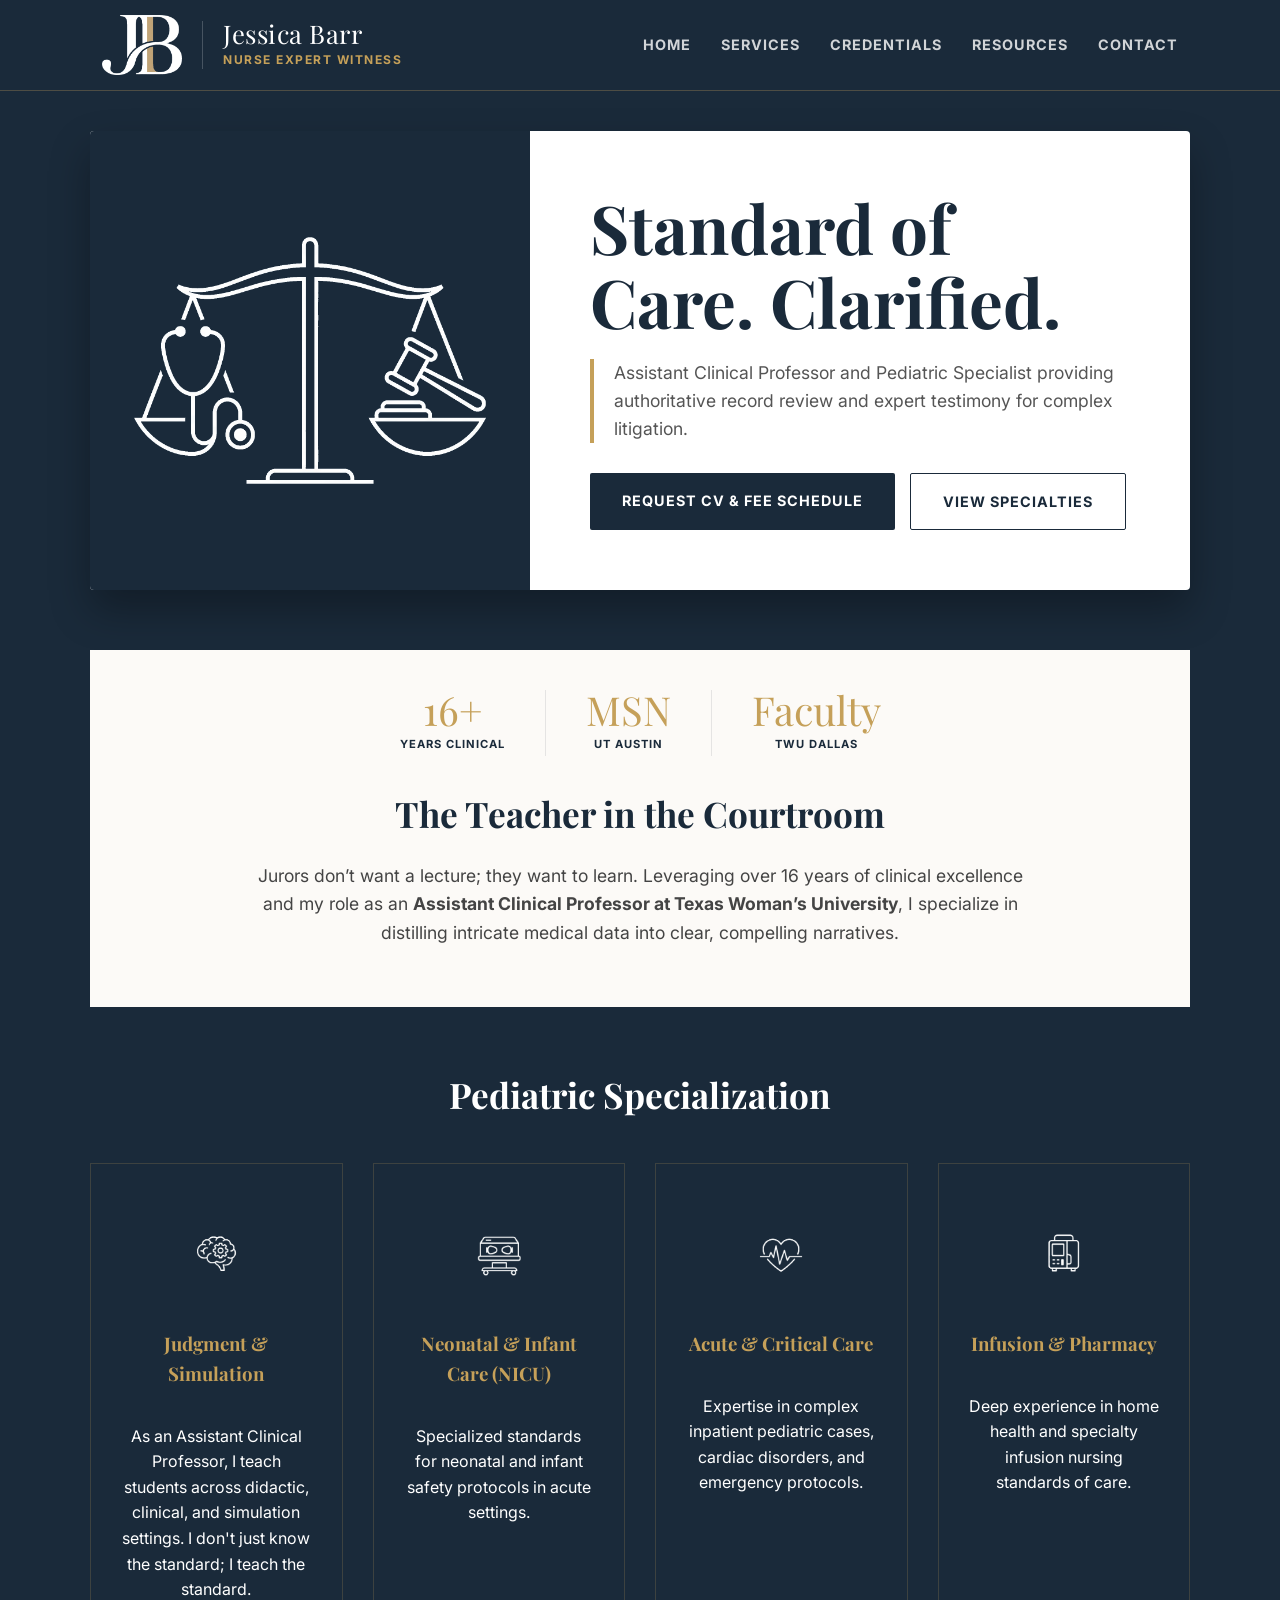
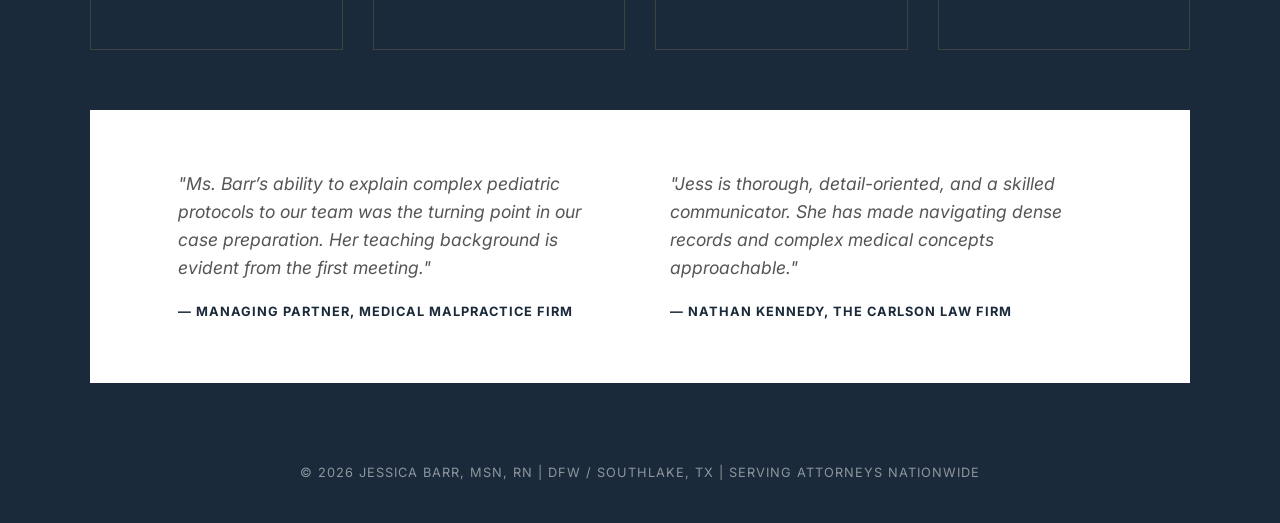
==== index.html @ a90cda58 "Add files via upload" ====
<!DOCTYPE html>
<html lang="en">
<head>
    <meta charset="UTF-8">
    <meta name="viewport" content="width=device-width, initial-scale=1.0">
    <title>Jessica Barr, MSN, RN | Pediatric Nurse Expert Witness Texas</title>
    <meta name="description" content="Jessica Barr, MSN, RN is a leading Pediatric Nurse Expert Witness in Texas. Assistant Clinical Professor at TWU Dallas specializing in NICU, Critical Care, and Nursing Simulation standard of care analysis for legal teams in DFW and nationwide.">
    <meta name="keywords" content="Pediatric Nurse Expert Witness Texas, Neonatal Expert Witness, Nursing Standard of Care, NICU Expert Witness, DFW Legal Nurse Consultant, Nursing Simulation Expert, Medical Malpractice Nurse Expert">
    <!-- 2026 Editorial Typography -->
    <link href="https://fonts.googleapis.com/css2?family=Inter:wght@400;700&family=Playfair+Display:wght@700;800&display=swap" rel="stylesheet">
    <style>
        :root {
            --navy: #1a2a3a;
            --gold: #c5a059;
            --parchment: #fcfaf7;
            --text: #2d2d2d;
            --white: #ffffff;
        }

        body { 
            background-color: var(--navy); 
            color: var(--text); 
            font-family: 'Inter', sans-serif; 
            margin: 0; 
            padding: 0; 
            line-height: 1.6;
        }

        /* SITE-WIDE SHARED HEADER */
        .site-header { display: flex; align-items: center; justify-content: space-between; padding: 15px 8%; background: var(--navy); border-bottom: 1px solid rgba(197, 160, 89, 0.3); position: sticky; top: 0; z-index: 1000; box-sizing: border-box; width: 100%; }
        .header-brand { display: flex; align-items: center; gap: 20px; text-decoration: none; }
        .logo-img { height: 60px; width: auto; }
        .logo-text-wrap { display: flex; flex-direction: column; border-left: 1px solid rgba(255,255,255,0.2); padding-left: 20px; }
        .brand-name { font-family: 'Playfair Display', serif; color: var(--white); font-size: 1.6rem; line-height: 1; margin-bottom: 4px; letter-spacing: 0.5px; }
        .brand-title { color: var(--gold); font-size: 0.75rem; text-transform: uppercase; font-weight: 700; letter-spacing: 1.5px; }
        .nav-links { display: flex; gap: 30px; }
        .nav-links a { text-decoration: none; color: rgba(255,255,255,0.8); font-size: 0.9rem; font-weight: 700; text-transform: uppercase; letter-spacing: 1px; transition: color 0.3s; }
        .nav-links a:hover { color: var(--gold); }

        .container { max-width: 1100px; margin: 0 auto; padding: 40px 20px; }

        /* Hero Section */
        .hero-card {
            background: var(--white);
            display: grid;
            grid-template-columns: 1fr;
            border-radius: 4px;
            overflow: hidden;
            box-shadow: 0 20px 40px rgba(0,0,0,0.3);
            margin-bottom: 60px;
        }

        .hero-image-wrap { 
            background: #1a2a3a; 
            border-radius: 0px; 
            min-height: 300px; 
            max-height: 500px; 
            position: relative; 
            overflow: hidden; 
            transform: translateZ(0); 
            display: flex;
        }

        .hero-image-wrap img { width: 100%; height: 100%; object-fit: cover; display: block; background: #1a2a3a; border: 2px solid #1a2a3a; box-sizing: border-box; }

        .hero-content {
            padding: 40px;
            display: flex;
            flex-direction: column;
            justify-content: center;
        }

        h1 { 
            font-family: 'Playfair Display', serif; 
            font-size: 2.8rem; 
            line-height: 1.1; 
            margin: 0 0 20px 0; 
            color: var(--navy);
        }

        .hero-sub {
            font-size: 1.1rem;
            color: #555;
            margin-bottom: 30px;
            border-left: 4px solid var(--gold);
            padding-left: 20px;
        }

        /* Buttons */
        .btn-group { display: flex; gap: 15px; flex-wrap: wrap; }
        .btn { 
            display: inline-block;
            padding: 16px 32px; 
            text-decoration: none; 
            font-weight: 700; 
            font-size: 0.9rem;
            text-transform: uppercase;
            letter-spacing: 1px;
            border-radius: 2px;
            transition: 0.3s;
            text-align: center;
            box-sizing: border-box;
        }
        .btn-primary { background: var(--navy); color: var(--white); border: none; }
        .btn-primary:hover { background: var(--gold); }
        .btn-secondary { border: 1px solid var(--navy); color: var(--navy); }
        .btn-secondary:hover { background: #f4f4f4; }

        /* THE TEACHER SECTION - Tightened Spacing */
        .editorial-section {
            background: var(--parchment);
            padding: 30px 8% 50px 8%;
            margin-bottom: 60px;
            text-align: center;
        }

        .editorial-section h2 {
            font-family: 'Playfair Display', serif;
            font-size: 2.2rem;
            margin-bottom: 20px;
            color: var(--navy);
        }

        .editorial-section p {
            font-size: 1.1rem;
            max-width: 800px;
            margin: 0 auto;
            color: #444;
        }

        /* Specialty Grid */
        .grid-title {
            color: var(--white);
            text-align: center;
            font-family: 'Playfair Display', serif;
            font-size: 2.2rem;
            margin-bottom: 40px;
        }

        .specialty-grid {
            display: grid;
            grid-template-columns: repeat(auto-fit, minmax(280px, 1fr));
            gap: 30px;
            margin-bottom: 60px;
        }

        .specialty-card {
            background: #1a2a3a;
            border: 1px solid rgba(197, 160, 89, 0.2);
            padding: 30px;
            color: var(--white);
            transition: 0.3s;
            text-align: center;
            display: flex;
            flex-direction: column;
            align-items: center;
        }

        .specialty-card img {
            width: 120px !important;
            height: 120px !important;
            object-fit: contain;
            margin-bottom: 20px;
        }
        .specialty-card:hover {
            background: rgba(255,255,255,0.1);
            border-color: var(--gold);
        }

        .specialty-card h3 {
            color: var(--gold);
            font-family: 'Playfair Display', serif;
            margin-top: 0;
        }

        /* Testimonials */
        .testimonials {
            background: var(--white);
            padding: 60px 8%;
            display: grid;
            grid-template-columns: 1fr;
            gap: 40px;
        }

        blockquote {
            margin: 0;
            font-size: 1.1rem;
            font-style: italic;
            color: #555;
            position: relative;
        }

        blockquote cite {
            display: block;
            margin-top: 20px;
            font-style: normal;
            font-weight: 700;
            text-transform: uppercase;
            font-size: 0.8rem;
            letter-spacing: 1px;
            color: var(--navy);
        }

        footer {
            text-align: center;
            padding: 40px;
            color: rgba(255,255,255,0.5);
            font-size: 0.8rem;
            letter-spacing: 1px;
            text-transform: uppercase;
        }

        /* DESKTOP (900px+) */
        @media (min-width: 900px) {
            .site-header { padding: 15px 8%; flex-wrap: nowrap; }
            .hero-card { grid-template-columns: 40% 60%; }
            h1 { font-size: 4.2rem; }
            .hero-image-wrap { background: #1a2a3a !important; background-size: cover; background-position: center; border-radius: 0px; min-height: 300px; max-height: 500px; position: relative; overflow: hidden; transform: translateZ(0); }
            .hero-content { padding: 60px; }
            .testimonials { grid-template-columns: 1fr 1fr; gap: 60px; }
            .editorial-section { padding: 40px 10% 60px 10%; }
            .specialty-grid { grid-template-columns: repeat(4, 1fr); }
        }

        /* SHARED MOBILE HEADER */
        @media (max-width: 900px) {
            .site-header { padding: 15px 5%; flex-direction: column; gap: 15px; text-align: center; }
            .header-brand { justify-content: center; width: 100%; gap: 15px; }
            .logo-img { height: 50px; }
            .logo-text-wrap { padding-left: 15px; text-align: left; }
            .brand-name { font-size: 1.3rem; }
            .nav-links { width: 100%; justify-content: center; gap: 15px; }
            .nav-links a { font-size: 0.8rem; }
            .hero-content { padding: 30px; }
            h1 { font-size: 2.2rem; }
            .btn { width: 100%; }
            .specialty-grid { grid-template-columns: 1fr; }
        }
    </style>
</head>
<body>
    <header class="site-header">
        <a href="index.html" class="header-brand">
            <img src="logo_2026_monogram_only.png" alt="JB Monogram" class="logo-img">
            <div class="logo-text-wrap">
                <span class="brand-name">Jessica Barr</span>
                <span class="brand-title">Nurse Expert Witness</span>
            </div>
        </a>
        <nav class="nav-links">
            <a href="index.html">Home</a>
            <a href="services.html">Services</a>
            <a href="credentials.html">Credentials</a>
            <a href="resources.html">Resources</a>
            <a href="contact.html">Contact</a>
        </nav>
    </header>

    <div class="container">
        <!-- HERO -->
        <div class="hero-card">
            <div class="hero-image-wrap">
                <img src="hero_fixed.png" alt="Authority Graphic">
            </div>
            <div class="hero-content">
                <h1>Standard of Care. Clarified.</h1>
                <div class="hero-sub">
                    Assistant Clinical Professor and Pediatric Specialist providing authoritative record review and expert testimony for complex litigation.
                </div>
                <div class="btn-group">
                    <a href="credentials.html" class="btn btn-primary">Request CV & Fee Schedule</a>
                    <a href="services.html" class="btn btn-secondary">View Specialties</a>
                </div>
            </div>
        </div>

        <!-- THE INSTRUCTOR'S EDGE -->
        <section class="editorial-section">
            <div style="display: flex; justify-content: center; gap: 40px; margin-bottom: 30px; flex-wrap: wrap;">
                <div style="text-align: center;">
                    <span style="display: block; font-size: 2.5rem; font-family: 'Playfair Display', serif; color: var(--gold); line-height: 1;">16+</span>
                    <span style="font-size: 0.7rem; text-transform: uppercase; letter-spacing: 1px; color: var(--navy); font-weight: 700;">Years Clinical</span>
                </div>
                <div style="text-align: center; border-left: 1px solid rgba(26, 42, 58, 0.1); padding-left: 40px;">
                    <span style="display: block; font-size: 2.5rem; font-family: 'Playfair Display', serif; color: var(--gold); line-height: 1;">MSN</span>
                    <span style="font-size: 0.7rem; text-transform: uppercase; letter-spacing: 1px; color: var(--navy); font-weight: 700;">UT Austin</span>
                </div>
                <div style="text-align: center; border-left: 1px solid rgba(26, 42, 58, 0.1); padding-left: 40px;">
                    <span style="display: block; font-size: 2.5rem; font-family: 'Playfair Display', serif; color: var(--gold); line-height: 1;">Faculty</span>
                    <span style="font-size: 0.7rem; text-transform: uppercase; letter-spacing: 1px; color: var(--navy); font-weight: 700;">TWU Dallas</span>
                </div>
            </div>
            <h2>The Teacher in the Courtroom</h2>
            <p>Jurors don’t want a lecture; they want to learn. Leveraging over 16 years of clinical excellence and my role as an <strong>Assistant Clinical Professor at Texas Woman’s University</strong>, I specialize in distilling intricate medical data into clear, compelling narratives.</p>
        </section>

        <!-- SPECIALTIES -->
        <h2 class="grid-title">Pediatric Specialization</h2>
        <div class="specialty-grid">
            <div class="specialty-card">
                <img src="simulation_fixed.png" alt="Simulation" style="width: 50px; margin-bottom: 15px;">
                <h3>Judgment & Simulation</h3>
                <p>As an Assistant Clinical Professor, I teach students across didactic, clinical, and simulation settings. I don't just know the standard; I teach the standard.</p>
            </div>
            <div class="specialty-card">
                <img src="nicu_fixed.png" alt="NICU" style="width: 50px; margin-bottom: 15px;">
                <h3>Neonatal & Infant Care (NICU)</h3>
                <p>Specialized standards for neonatal and infant safety protocols in acute settings.</p>
            </div>
            <div class="specialty-card">
                <img src="critical_care_fixed.png" alt="Critical Care" style="width: 50px; margin-bottom: 15px;">
                <h3>Acute & Critical Care</h3>
                <p>Expertise in complex inpatient pediatric cases, cardiac disorders, and emergency protocols.</p>
            </div>
            <div class="specialty-card">
                <img src="infusion_fixed.png" alt="Infusion" style="width: 50px; margin-bottom: 15px;">
                <h3>Infusion & Pharmacy</h3>
                <p>Deep experience in home health and specialty infusion nursing standards of care.</p>
            </div>
        </div>

        <!-- TESTIMONIALS -->
        <div class="testimonials">
            <blockquote>
                "Ms. Barr’s ability to explain complex pediatric protocols to our team was the turning point in our case preparation. Her teaching background is evident from the first meeting."
                <cite>— Managing Partner, Medical Malpractice Firm</cite>
            </blockquote>
            <blockquote>
                "Jess is thorough, detail-oriented, and a skilled communicator. She has made navigating dense records and complex medical concepts approachable."
                <cite>— Nathan Kennedy, The Carlson Law Firm</cite>
            </blockquote>
        </div>
    </div>

    <footer>
        &copy; 2026 Jessica Barr, MSN, RN | DFW / Southlake, TX | Serving Attorneys Nationwide
    </footer>
</body>
</html>
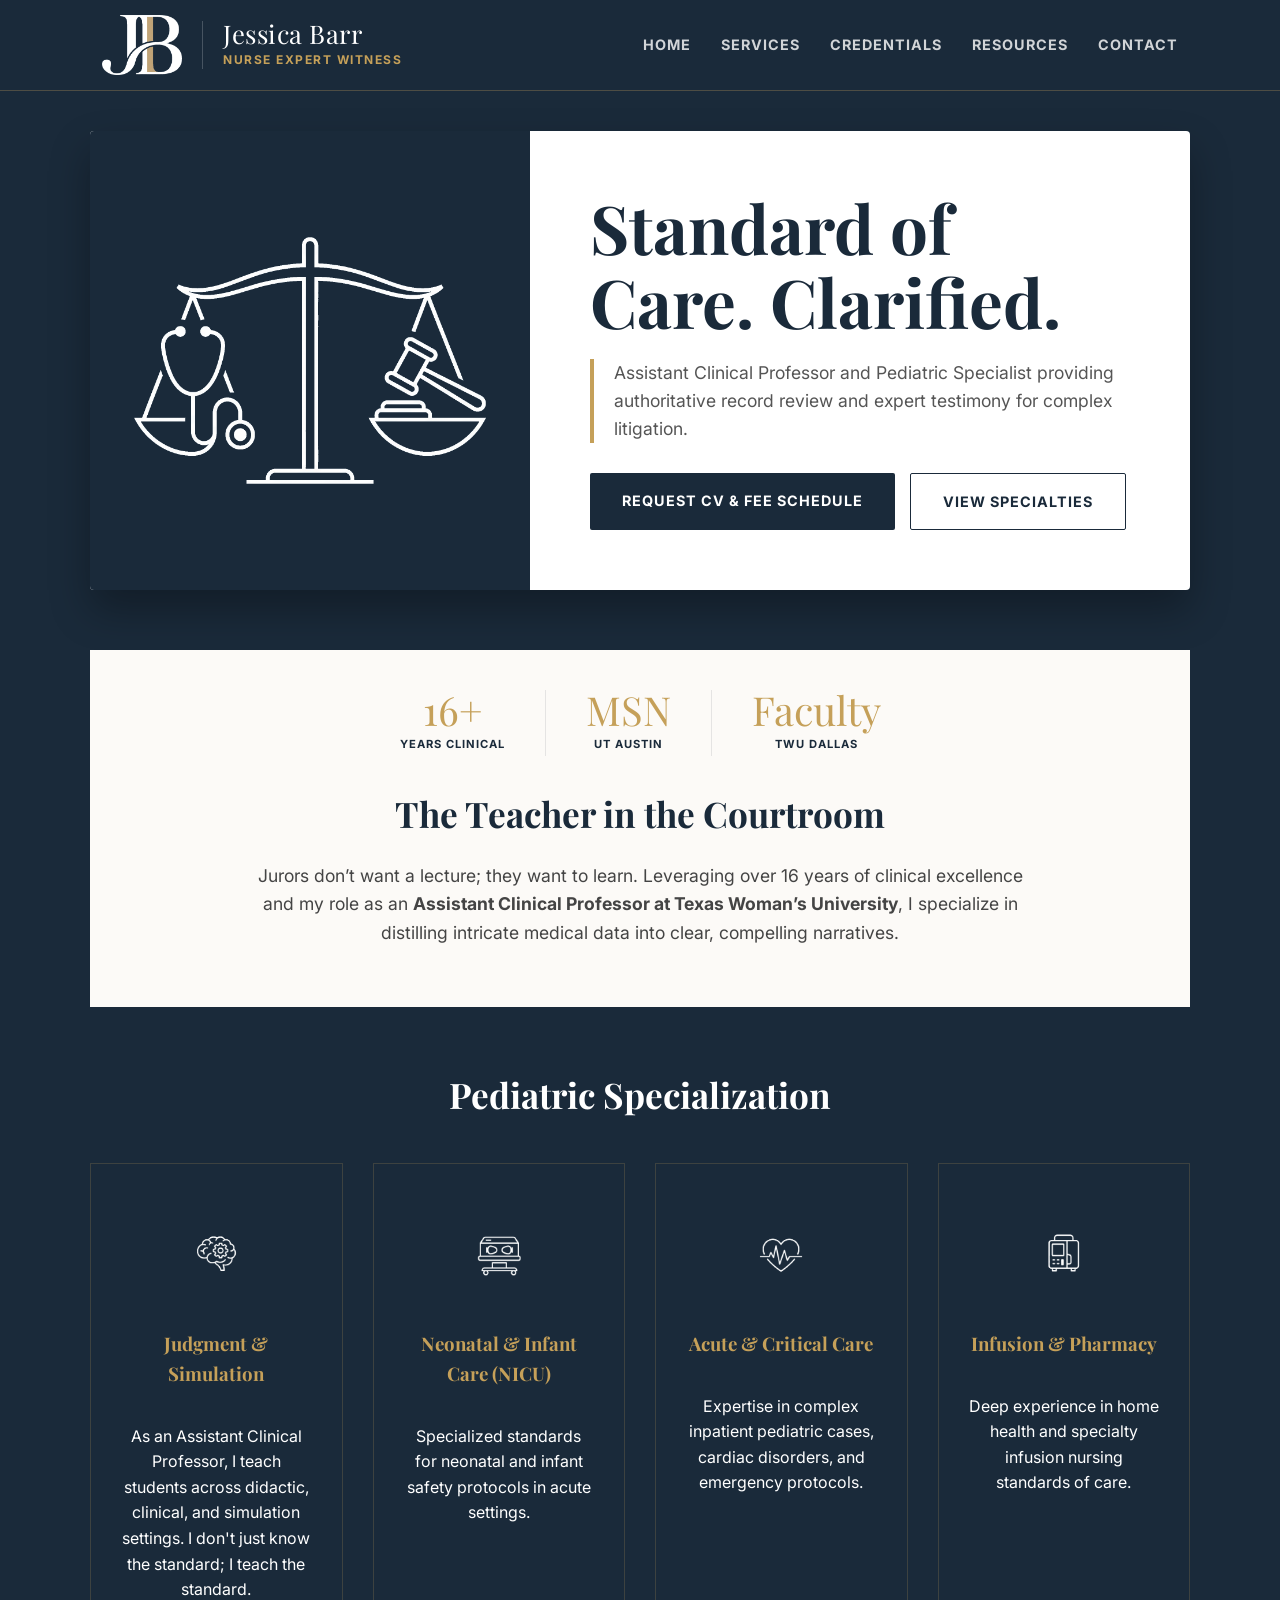
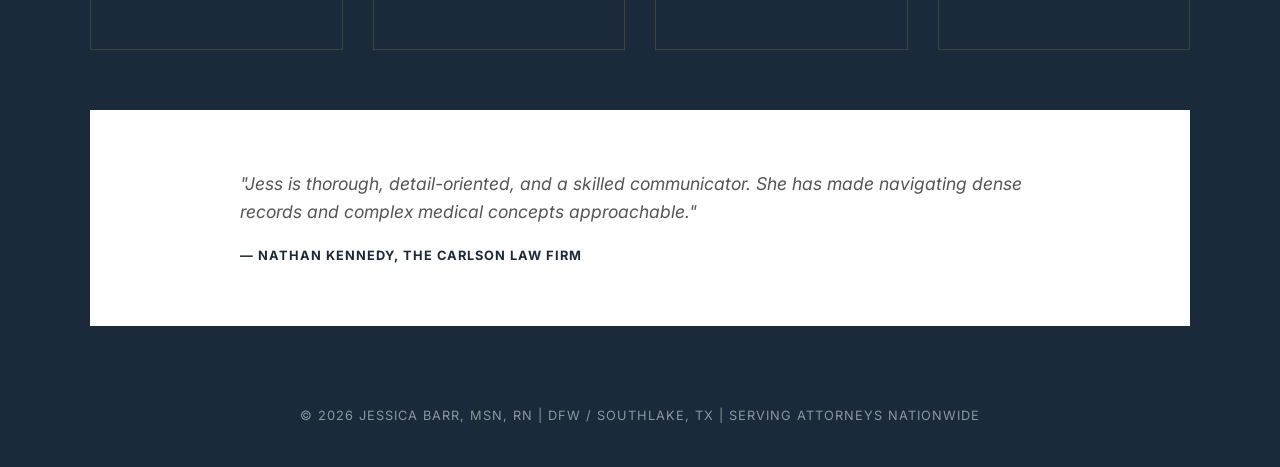
==== commit 8817d4f0: "Add files via upload" ====
--- a/index.html
+++ b/index.html
@@ -4,6 +4,9 @@
     <meta charset="UTF-8">
     <meta name="viewport" content="width=device-width, initial-scale=1.0">
     <title>Jessica Barr, MSN, RN | Pediatric Nurse Expert Witness Texas</title>
+    <link rel="canonical" href="https://jessicabarrrn.com/">
+    <link rel="icon" type="image/png" sizes="192x192" href="favicon.png">
+    <link rel="apple-touch-icon" href="favicon.png">
     <meta name="description" content="Jessica Barr, MSN, RN is a leading Pediatric Nurse Expert Witness in Texas. Assistant Clinical Professor at TWU Dallas specializing in NICU, Critical Care, and Nursing Simulation standard of care analysis for legal teams in DFW and nationwide.">
     <meta name="keywords" content="Pediatric Nurse Expert Witness Texas, Neonatal Expert Witness, Nursing Standard of Care, NICU Expert Witness, DFW Legal Nurse Consultant, Nursing Simulation Expert, Medical Malpractice Nurse Expert">
     <!-- 2026 Editorial Typography -->
@@ -321,11 +324,7 @@
 
         <!-- TESTIMONIALS -->
         <div class="testimonials">
-            <blockquote>
-                "Ms. Barr’s ability to explain complex pediatric protocols to our team was the turning point in our case preparation. Her teaching background is evident from the first meeting."
-                <cite>— Managing Partner, Medical Malpractice Firm</cite>
-            </blockquote>
-            <blockquote>
+            <blockquote style="grid-column: 1 / -1; max-width: 800px; margin: 0 auto;">
                 "Jess is thorough, detail-oriented, and a skilled communicator. She has made navigating dense records and complex medical concepts approachable."
                 <cite>— Nathan Kennedy, The Carlson Law Firm</cite>
             </blockquote>
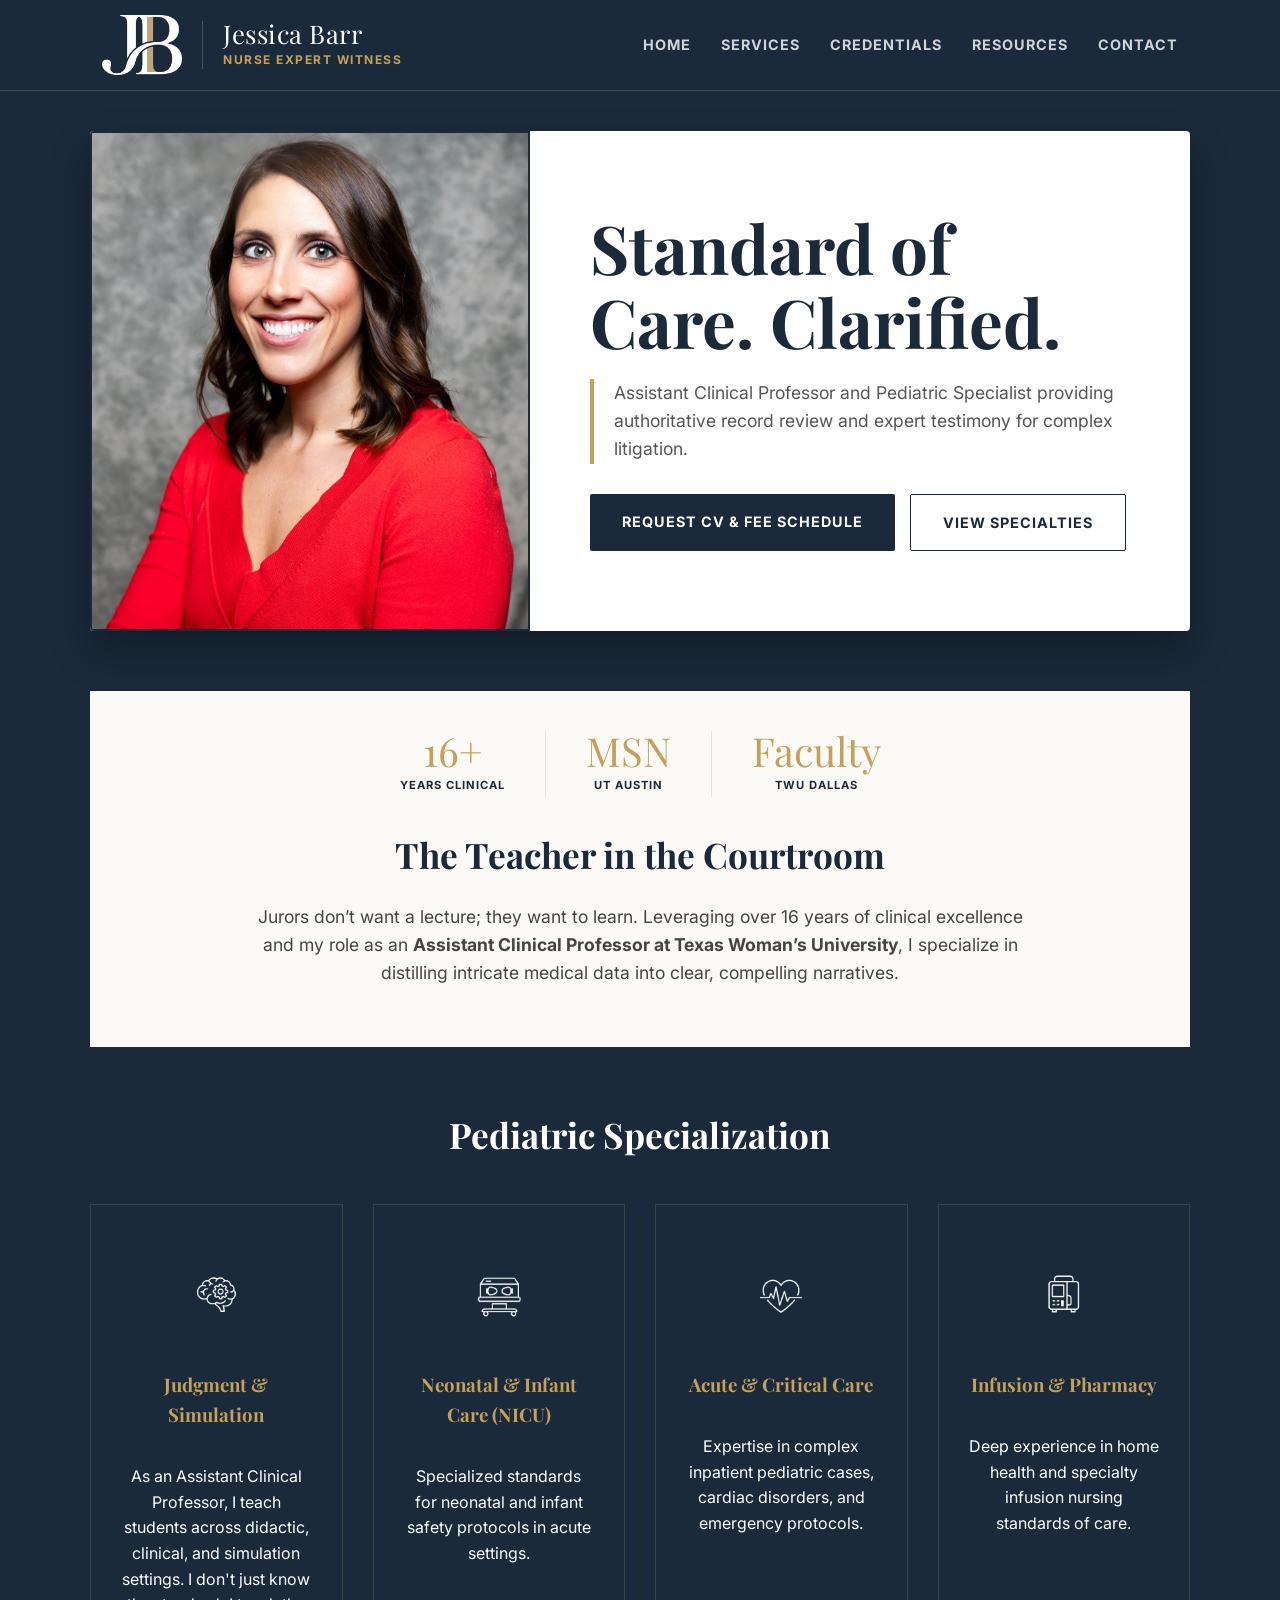
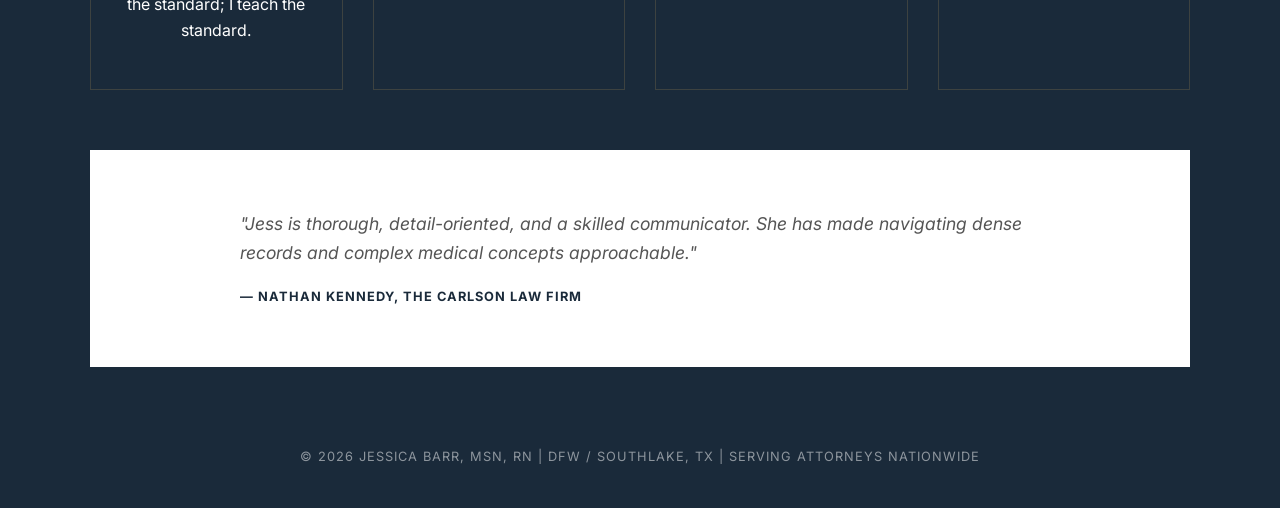
==== commit 1e1dad4c: "Add files via upload" ====
--- a/index.html
+++ b/index.html
@@ -4,6 +4,23 @@
     <meta charset="UTF-8">
     <meta name="viewport" content="width=device-width, initial-scale=1.0">
     <title>Jessica Barr, MSN, RN | Pediatric Nurse Expert Witness Texas</title>
+    <script type="application/ld+json">
+    {
+      "@context": "https://schema.org",
+      "@type": "Person",
+      "name": "Jessica Barr",
+      "jobTitle": "Assistant Clinical Professor & Pediatric Nurse Expert Witness",
+      "url": "https://jessicabarrrn.com",
+      "image": "https://jessicabarrrn.com/Headshot.jpg",
+      "sameAs": [
+        "https://www.linkedin.com/in/jessicabarrrn"
+      ],
+      "affiliation": {
+        "@type": "EducationalOrganization",
+        "name": "Texas Woman's University"
+      }
+    }
+    </script>
     <link rel="canonical" href="https://jessicabarrrn.com/">
     <link rel="icon" type="image/png" sizes="192x192" href="favicon.png">
     <link rel="apple-touch-icon" href="favicon.png">
@@ -263,7 +280,7 @@
         <!-- HERO -->
         <div class="hero-card">
             <div class="hero-image-wrap">
-                <img src="hero_fixed.png" alt="Authority Graphic">
+                <img src="Headshot.jpg" alt="Jessica Barr MSN RN - Pediatric Nurse Expert Witness Headshot">
             </div>
             <div class="hero-content">
                 <h1>Standard of Care. Clarified.</h1>
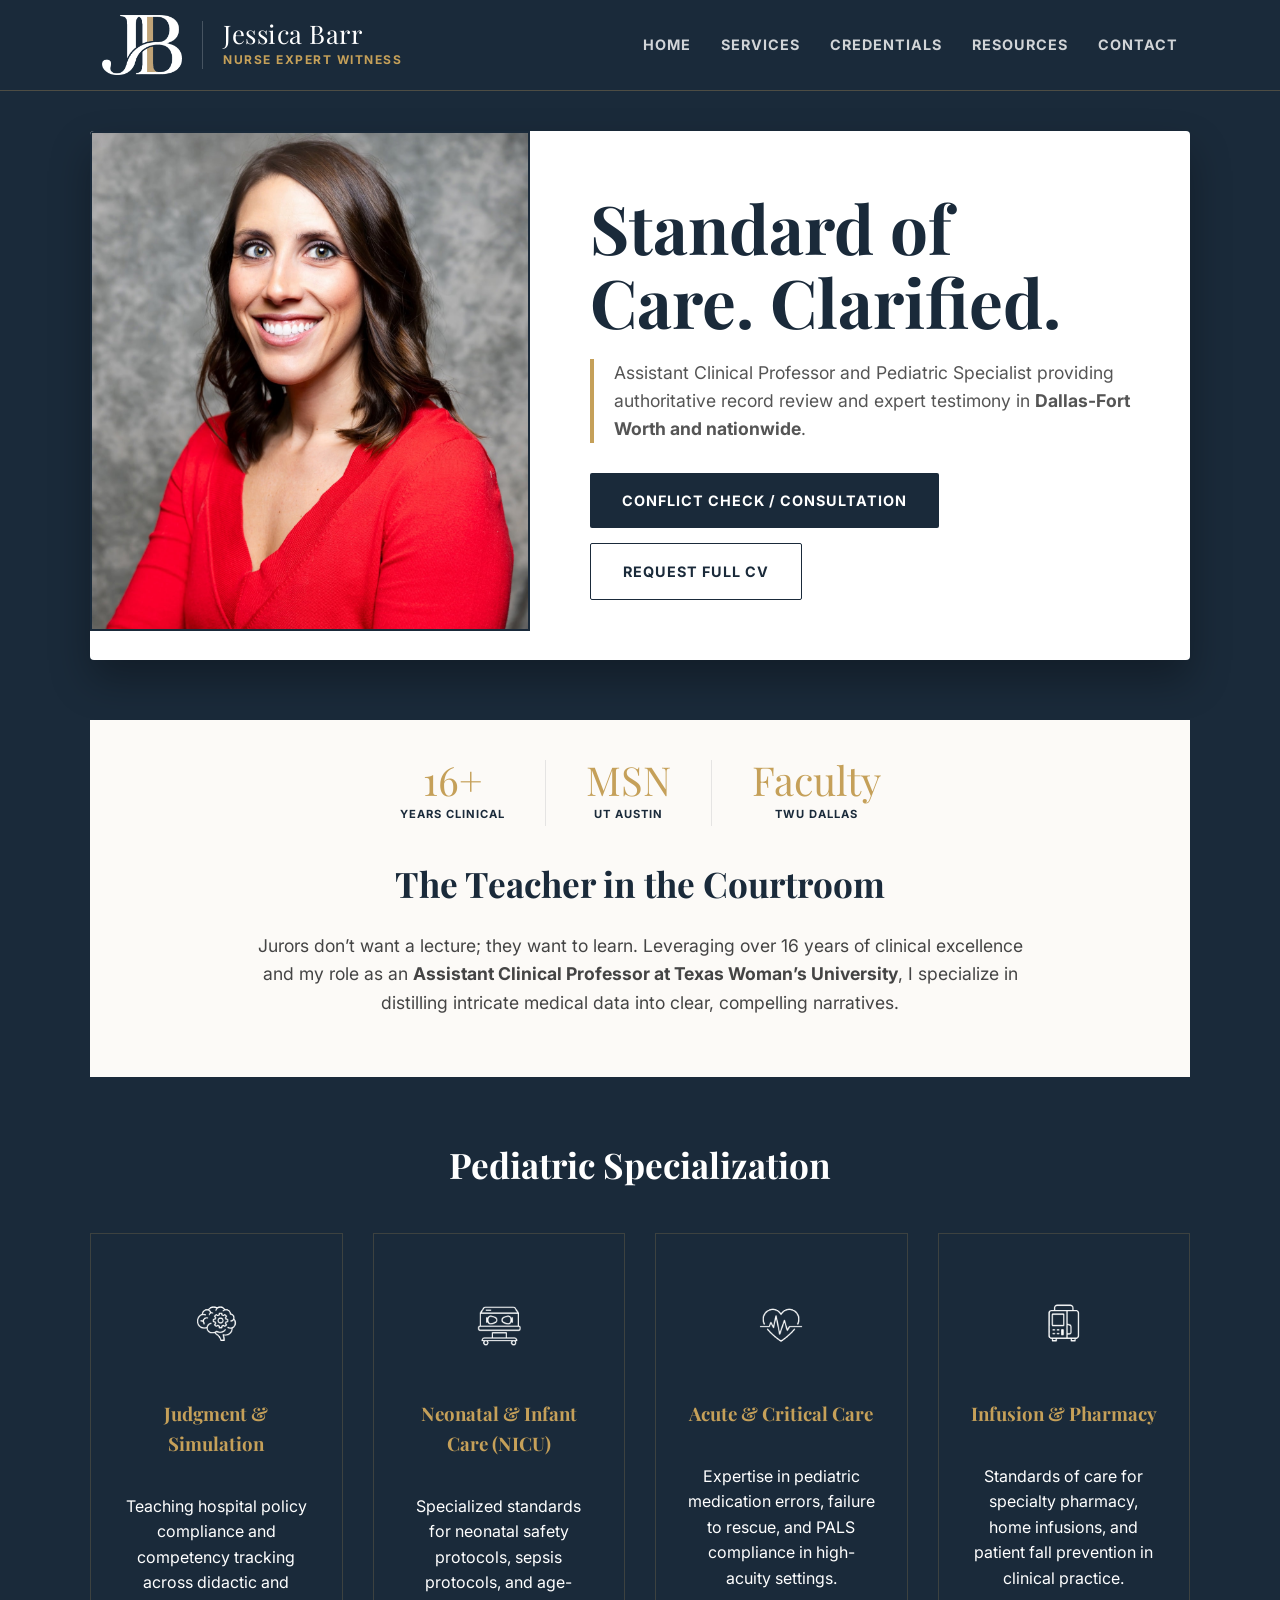
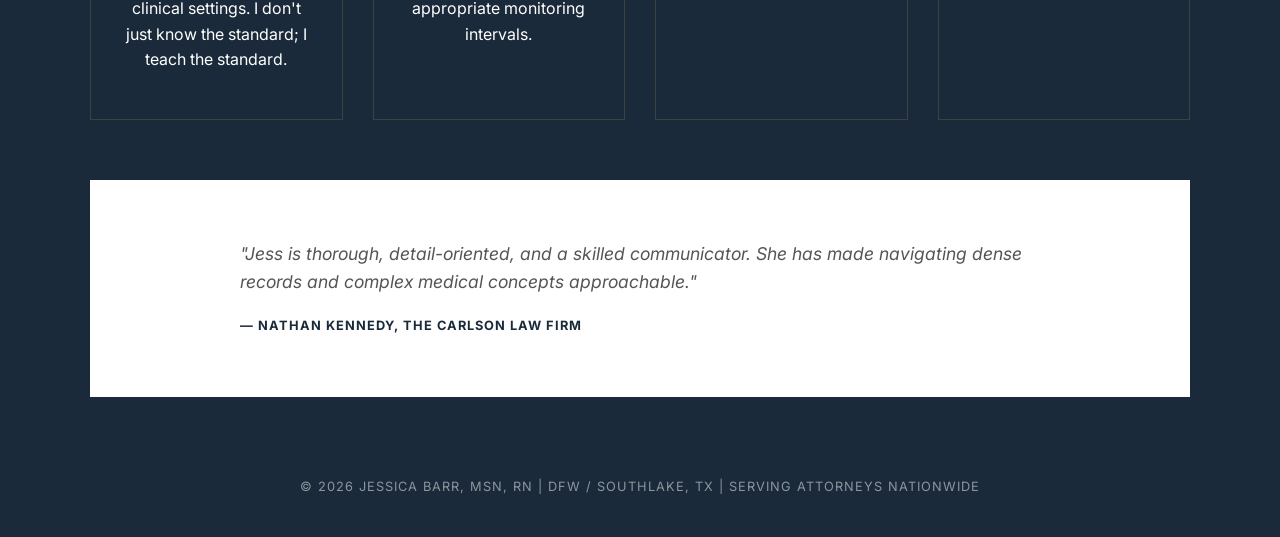
==== commit 775405d2: "Add files via upload" ====
--- a/index.html
+++ b/index.html
@@ -285,11 +285,11 @@
             <div class="hero-content">
                 <h1>Standard of Care. Clarified.</h1>
                 <div class="hero-sub">
-                    Assistant Clinical Professor and Pediatric Specialist providing authoritative record review and expert testimony for complex litigation.
+                    Assistant Clinical Professor and Pediatric Specialist providing authoritative record review and expert testimony in <strong>Dallas-Fort Worth and nationwide</strong>.
                 </div>
                 <div class="btn-group">
-                    <a href="credentials.html" class="btn btn-primary">Request CV & Fee Schedule</a>
-                    <a href="services.html" class="btn btn-secondary">View Specialties</a>
+                    <a href="contact.html?subject=Conflict%20Check" class="btn btn-primary">Conflict Check / Consultation</a>
+                    <a href="credentials.html" class="btn btn-secondary">Request Full CV</a>
                 </div>
             </div>
         </div>
@@ -320,22 +320,22 @@
             <div class="specialty-card">
                 <img src="simulation_fixed.png" alt="Simulation" style="width: 50px; margin-bottom: 15px;">
                 <h3>Judgment & Simulation</h3>
-                <p>As an Assistant Clinical Professor, I teach students across didactic, clinical, and simulation settings. I don't just know the standard; I teach the standard.</p>
+                <p>Teaching hospital policy compliance and competency tracking across didactic and clinical settings. I don't just know the standard; I teach the standard.</p>
             </div>
             <div class="specialty-card">
                 <img src="nicu_fixed.png" alt="NICU" style="width: 50px; margin-bottom: 15px;">
                 <h3>Neonatal & Infant Care (NICU)</h3>
-                <p>Specialized standards for neonatal and infant safety protocols in acute settings.</p>
+                <p>Specialized standards for neonatal safety protocols, sepsis protocols, and age-appropriate monitoring intervals.</p>
             </div>
             <div class="specialty-card">
                 <img src="critical_care_fixed.png" alt="Critical Care" style="width: 50px; margin-bottom: 15px;">
                 <h3>Acute & Critical Care</h3>
-                <p>Expertise in complex inpatient pediatric cases, cardiac disorders, and emergency protocols.</p>
+                <p>Expertise in pediatric medication errors, failure to rescue, and PALS compliance in high-acuity settings.</p>
             </div>
             <div class="specialty-card">
                 <img src="infusion_fixed.png" alt="Infusion" style="width: 50px; margin-bottom: 15px;">
                 <h3>Infusion & Pharmacy</h3>
-                <p>Deep experience in home health and specialty infusion nursing standards of care.</p>
+                <p>Standards of care for specialty pharmacy, home infusions, and patient fall prevention in clinical practice.</p>
             </div>
         </div>
 
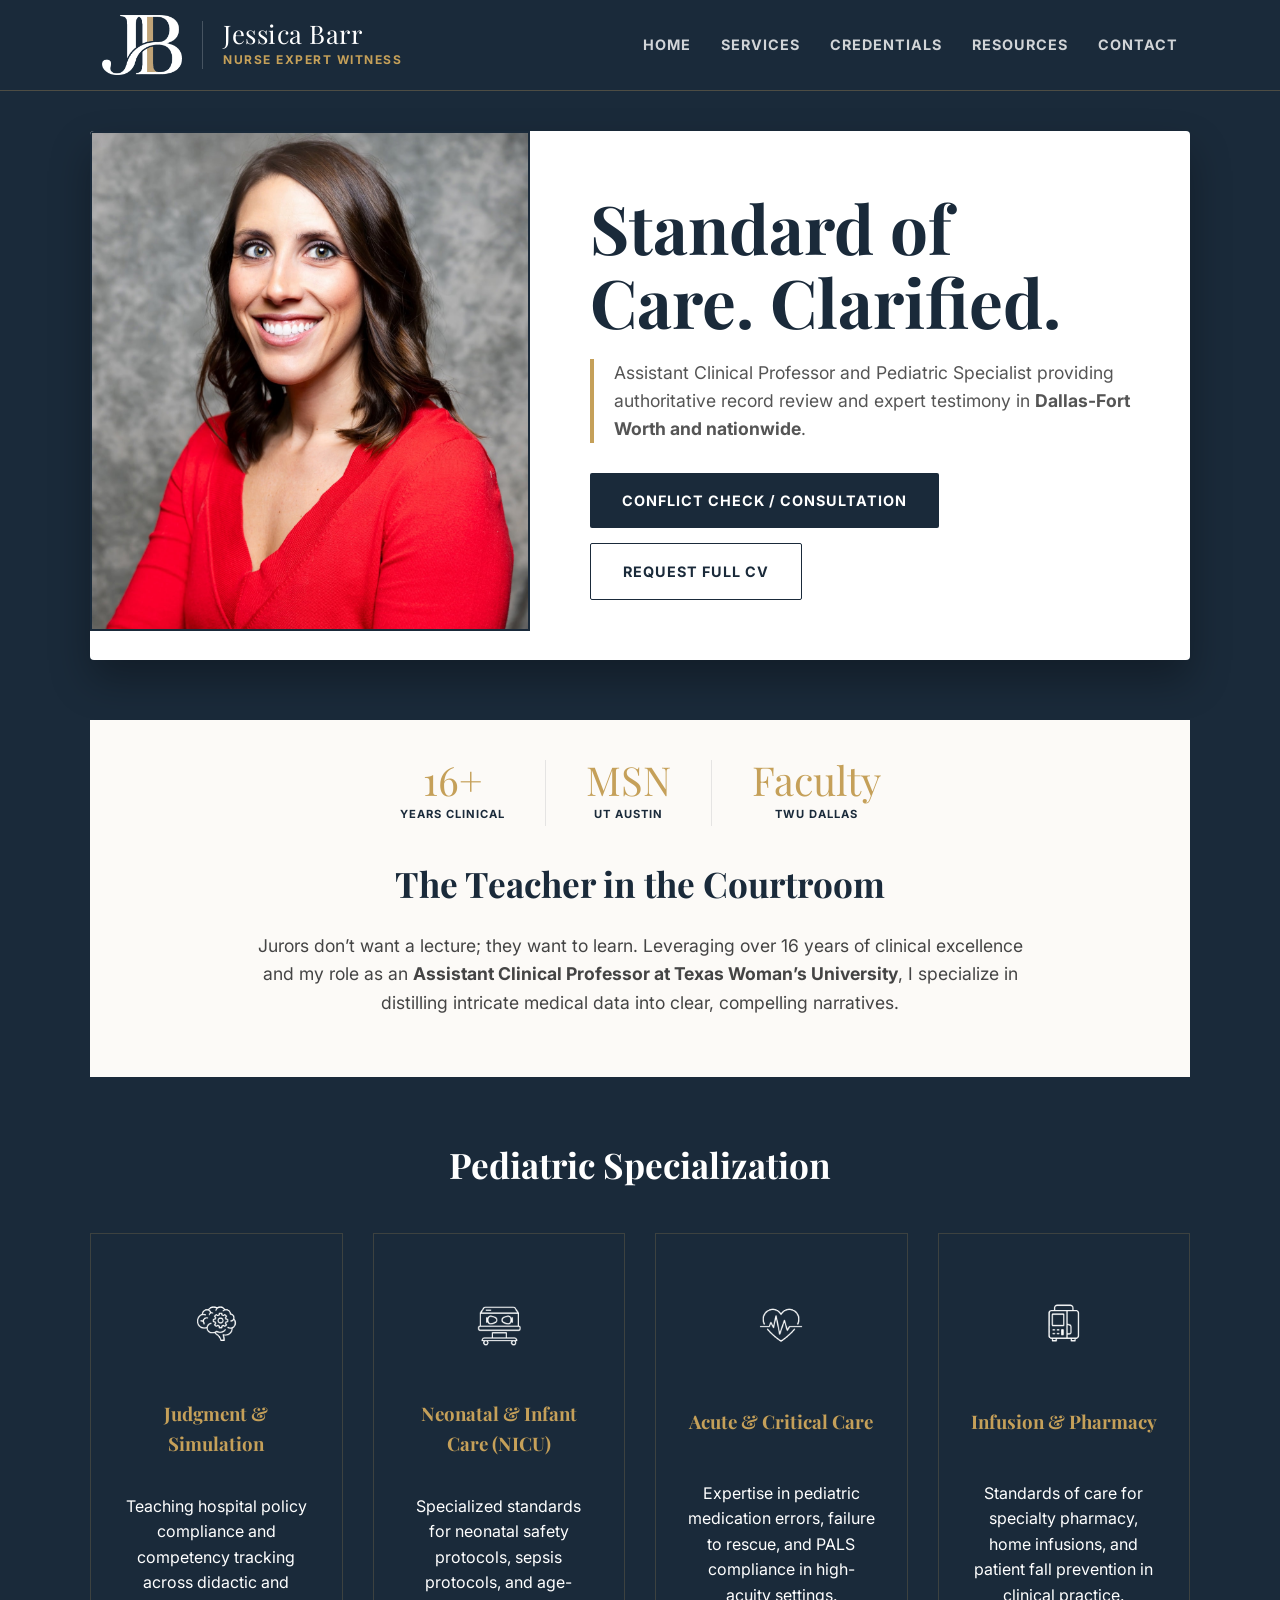
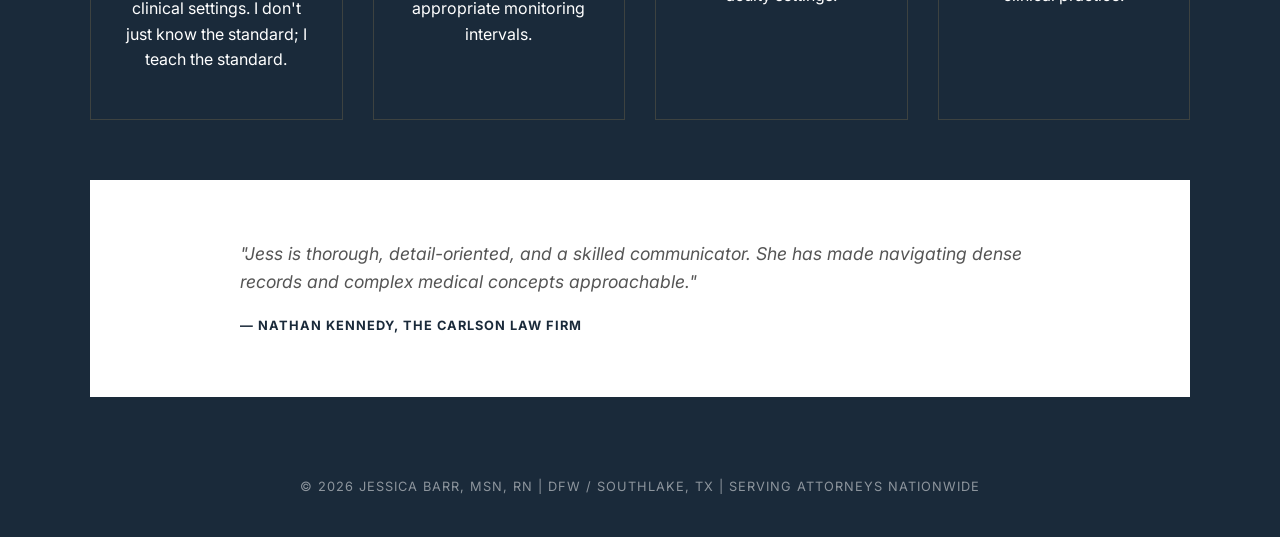
==== commit a05e98b3: "Add files via upload" ====
--- a/index.html
+++ b/index.html
@@ -73,8 +73,7 @@
         .hero-image-wrap { 
             background: #1a2a3a; 
             border-radius: 0px; 
-            min-height: 300px; 
-            max-height: 500px; 
+            min-height: 100%; 
             position: relative; 
             overflow: hidden; 
             transform: translateZ(0); 
@@ -191,6 +190,10 @@
             color: var(--gold);
             font-family: 'Playfair Display', serif;
             margin-top: 0;
+            min-height: 2.5em; /* Ensures 1 and 2 line titles align */
+            display: flex;
+            align-items: center;
+            justify-content: center;
         }
 
         /* Testimonials */
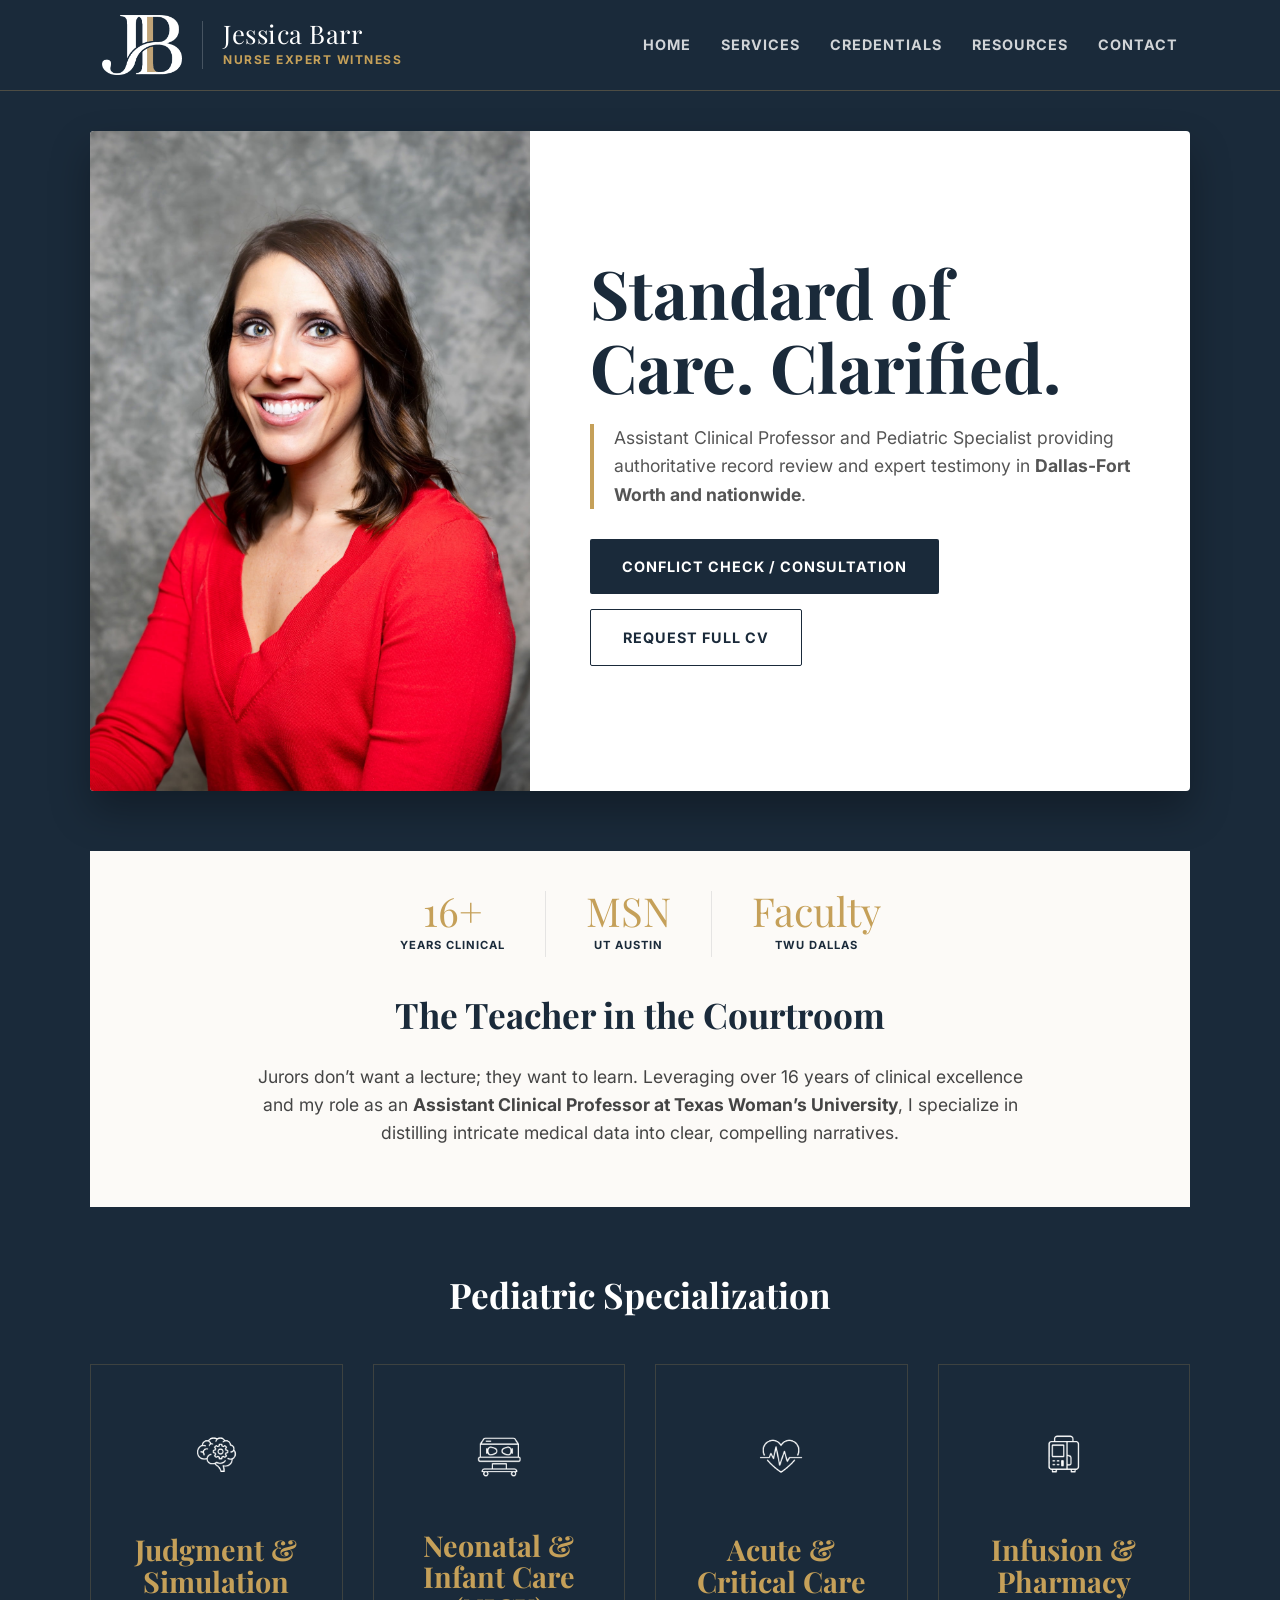
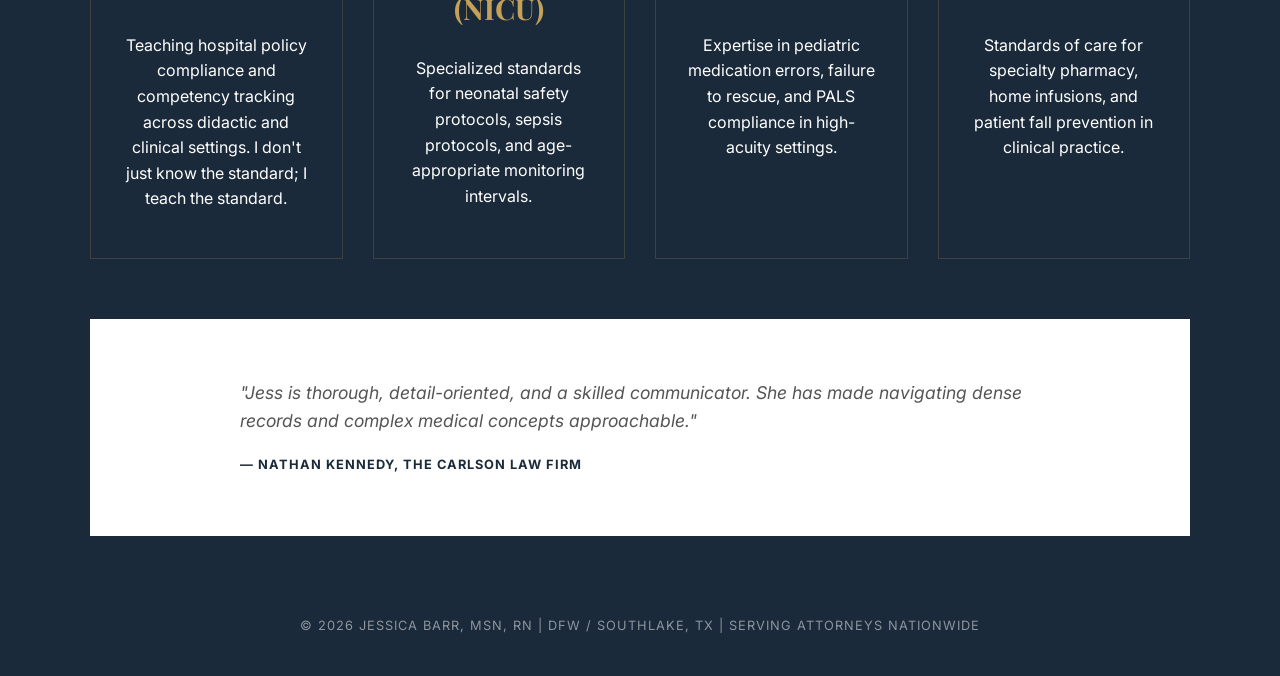
==== commit 9f730862: "Add files via upload" ====
--- a/index.html
+++ b/index.html
@@ -71,16 +71,15 @@
         }
 
         .hero-image-wrap { 
-            background: #1a2a3a; 
+            background: var(--navy); 
             border-radius: 0px; 
-            min-height: 100%; 
+            height: 100%; 
             position: relative; 
             overflow: hidden; 
-            transform: translateZ(0); 
             display: flex;
         }
 
-        .hero-image-wrap img { width: 100%; height: 100%; object-fit: cover; display: block; background: #1a2a3a; border: 2px solid #1a2a3a; box-sizing: border-box; }
+        .hero-image-wrap img { width: 100%; height: 100%; object-fit: cover; display: block; }
 
         .hero-content {
             padding: 40px;
@@ -189,11 +188,13 @@
         .specialty-card h3 {
             color: var(--gold);
             font-family: 'Playfair Display', serif;
-            margin-top: 0;
-            min-height: 2.5em; /* Ensures 1 and 2 line titles align */
+            margin: 0 0 15px 0;
+            min-height: 4.5rem; /* Increased for better 1-2 line alignment across devices */
             display: flex;
             align-items: center;
             justify-content: center;
+            line-height: 1.1;
+            font-size: 1.8rem;
         }
 
         /* Testimonials */
@@ -238,7 +239,13 @@
             .site-header { padding: 15px 8%; flex-wrap: nowrap; }
             .hero-card { grid-template-columns: 40% 60%; }
             h1 { font-size: 4.2rem; }
-            .hero-image-wrap { background: #1a2a3a !important; background-size: cover; background-position: center; border-radius: 0px; min-height: 300px; max-height: 500px; position: relative; overflow: hidden; transform: translateZ(0); }
+            .hero-image-wrap { 
+                background: var(--navy) !important; 
+                height: 100%; 
+                position: relative; 
+                overflow: hidden; 
+                display: flex;
+            }
             .hero-content { padding: 60px; }
             .testimonials { grid-template-columns: 1fr 1fr; gap: 60px; }
             .editorial-section { padding: 40px 10% 60px 10%; }
